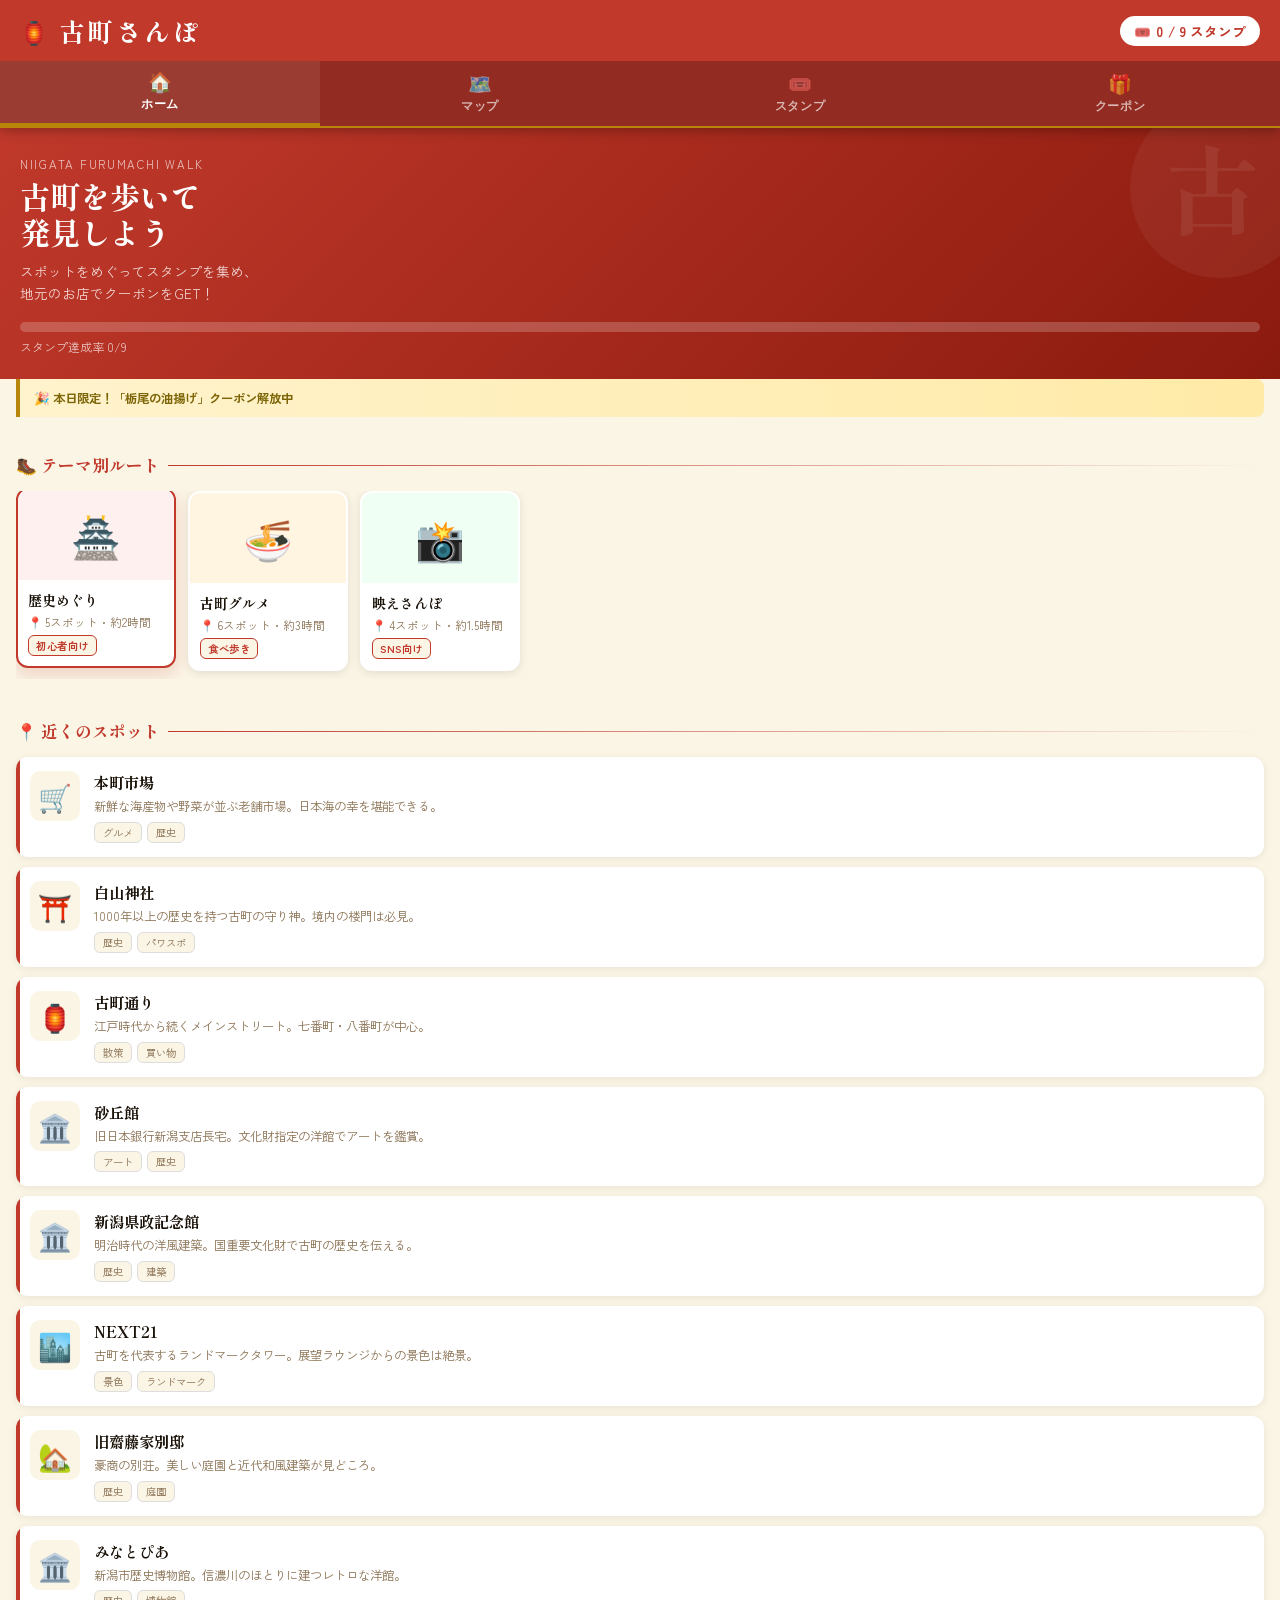
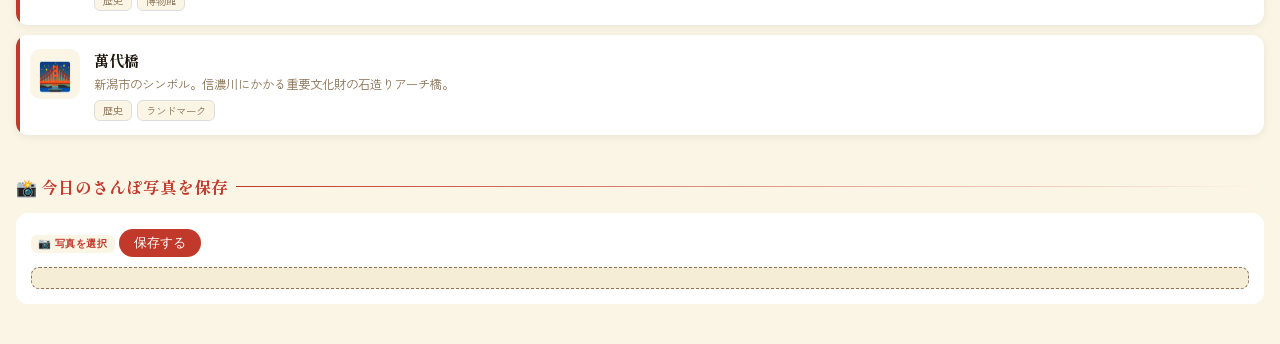
==== index.html @ 861cebf3 "修正" ====
<!DOCTYPE html>
<html lang="ja">

<head>
  <meta charset="UTF-8">
  <meta name="viewport" content="width=device-width, initial-scale=1.0">
  <title>古町さんぽ</title>
  <link
    href="https://fonts.googleapis.com/css2?family=Zen+Kaku+Gothic+New:wght@400;700;900&family=Shippori+Mincho:wght@400;600;800&display=swap"
    rel="stylesheet">
  <link rel="stylesheet" href="https://unpkg.com/leaflet@1.9.4/dist/leaflet.css" />
  <script src="https://unpkg.com/leaflet@1.9.4/dist/leaflet.js"></script>
  <link rel="stylesheet" href="style.css">
</head>

<body>

  <header>
    <div class="header-inner">
      <div class="logo">
        <span class="logo-icon">🏮</span>古町さんぽ
      </div>
      <div class="stamp-count">
        🎟️ <span id="stampCountHeader">1</span> / 9 スタンプ
      </div>
    </div>
    <div class="tabs">
      <button class="tab active" onclick="showPage('home', this)">
        <span class="tab-icon">🏠</span>ホーム
      </button>
      <button class="tab" onclick="showPage('map', this)">
        <span class="tab-icon">🗺️</span>マップ
      </button>
      <button class="tab" onclick="showPage('stamps', this)">
        <span class="tab-icon">🎟️</span>スタンプ
      </button>
      <button class="tab" onclick="showPage('coupon', this)">
        <span class="tab-icon">🎁</span>クーポン
      </button>
    </div>
  </header>

  <div id="page-home" class="page active">
    <div class="hero">
      <div class="hero-label">Niigata Furumachi Walk</div>
      <div class="hero-title">古町を歩いて<br>発見しよう</div>
      <div class="hero-sub">スポットをめぐってスタンプを集め、<br>地元のお店でクーポンをGET！</div>
      <div class="progress-bar-wrap">
        <div class="progress-bar" id="progressBar"></div>
      </div>
      <div class="progress-label">スタンプ達成率 <span id="progressText">1/9</span></div>
    </div>

    <div class="notice">🎉 本日限定！「栃尾の油揚げ」クーポン解放中</div>

    <div class="section">
      <div class="section-title">🥾 テーマ別ルート</div>
      <div class="route-cards">
        <div class="route-card selected" onclick="selectRoute(this)">
          <div class="route-card-img" style="background:#FFF0F0">🏯</div>
          <div class="route-card-body">
            <div class="route-card-name">歴史めぐり</div>
            <div class="route-card-meta">📍 5スポット・約2時間</div>
            <div class="route-card-tag">初心者向け</div>
          </div>
        </div>
        <div class="route-card" onclick="selectRoute(this)">
          <div class="route-card-img" style="background:#FFF5E0">🍜</div>
          <div class="route-card-body">
            <div class="route-card-name">古町グルメ</div>
            <div class="route-card-meta">📍 6スポット・約3時間</div>
            <div class="route-card-tag">食べ歩き</div>
          </div>
        </div>
        <div class="route-card" onclick="selectRoute(this)">
          <div class="route-card-img" style="background:#F0FFF4">📸</div>
          <div class="route-card-body">
            <div class="route-card-name">映えさんぽ</div>
            <div class="route-card-meta">📍 4スポット・約1.5時間</div>
            <div class="route-card-tag">SNS向け</div>
          </div>
        </div>
      </div>
    </div>

    <div class="section">
      <div class="section-title">📍 近くのスポット</div>
      <div class="spot-list" id="spotList"></div>
    </div>

    <div class="section">
      <div class="section-title">📸 今日のさんぽ写真を保存</div>
      <div style="background: white; padding: 15px; border-radius: 12px;">
        <input type="file" id="photo-input" accept="image/*" style="display: none;">
        <button onclick="document.getElementById('photo-input').click()" class="route-card-tag"
          style="border:none; cursor:pointer;">
          📷 写真を選択
        </button>
        <button onclick="uploadToCloudinary()" id="upload-btn"
          style="background:var(--red); color:white; border:none; padding:5px 15px; border-radius:20px;">
          保存する
        </button>
       <div id="upload-status" style="font-size: 0.8rem; margin-top: 10px; color: var(--warm-gray);"></div>
        <img id="photo-preview" src="" style="width: 100%; border-radius: 8px; margin-top: 10px; display: none;">
      </div>
    </div>
    <div class="bottom-space"></div>
  </div>

  <div id="page-map" class="page">
    <div class="map-placeholder">
      <div id="map" style="width:100%; height:340px;"></div>
    </div>
    <div class="section">
      <div class="section-title">🗺️ 全スポット一覧</div>
      <div class="spot-list" id="spotListMap"></div>
    </div>
    <div class="bottom-space"></div>
  </div>

  <div id="page-stamps" class="page">
    <div style="padding: 20px 16px 8px">
      <div style="font-family:'Shippori Mincho',serif; font-size:1.3rem; font-weight:800; color:var(--red)">
        スタンプカード
      </div>
      <div style="font-size:0.8rem; color:var(--warm-gray); margin-top:4px">
        全スポットを制覇して豪華クーポンをGET！
      </div>
    </div>
    <div class="stamp-grid" id="stampGrid"></div>
    <div
      style="margin: 0 16px; background: white; border-radius: 12px; padding: 14px; box-shadow: 0 2px 8px rgba(0,0,0,0.07)">
      <div style="font-weight:700; font-size:0.85rem; margin-bottom:10px; color:var(--ink)">🏆 達成報酬</div>
      <div style="display:flex; flex-direction:column; gap:8px">
        <div style="display:flex; justify-content:space-between; align-items:center; font-size:0.8rem">
          <span>🥉 3スタンプ達成</span>
          <span style="color:var(--stamp-green); font-weight:700">ドリンク1杯無料</span>
        </div>
        <div style="display:flex; justify-content:space-between; align-items:center; font-size:0.8rem">
          <span>🥈 6スタンプ達成</span>
          <span style="color:var(--warm-gray); font-weight:700">10%OFF クーポン</span>
        </div>
        <div style="display:flex; justify-content:space-between; align-items:center; font-size:0.8rem">
          <span>🥇 全9スタンプ達成</span>
          <span style="color:var(--warm-gray); font-weight:700">古町グルメ招待券</span>
        </div>
      </div>
    </div>
    <div class="bottom-space"></div>
  </div>

  <div id="page-coupon" class="page">
    <div style="padding: 20px 16px 8px">
      <div style="font-family:'Shippori Mincho',serif; font-size:1.3rem; font-weight:800; color:var(--red)">
        クーポン一覧
      </div>
      <div style="font-size:0.8rem; color:var(--warm-gray); margin-top:4px">
        スタンプを集めて特典をGET
      </div>
    </div>
    <div class="coupon-list">
      <div class="coupon-card">
        <div class="coupon-left">
          <div class="coupon-stamp-req">1</div>
          <div class="coupon-stamp-label">スタンプ</div>
        </div>
        <div class="coupon-right">
          <div class="coupon-shop">🍶 越乃寒梅 本店</div>
          <div class="coupon-title">試飲1杯無料サービス</div>
          <span class="coupon-status available">✓ 利用可能</span>
        </div>
      </div>
      <div class="coupon-card">
        <div class="coupon-left">
          <div class="coupon-stamp-req">2</div>
          <div class="coupon-stamp-label">スタンプ</div>
        </div>
        <div class="coupon-right">
          <div class="coupon-shop">☕ 古町珈琲</div>
          <div class="coupon-title">コーヒー1杯100円引き</div>
          <span class="coupon-status locked">🔒 あと1スタンプ</span>
        </div>
      </div>
      <div class="coupon-card">
        <div class="coupon-left" style="background:var(--warm-gray)">
          <div class="coupon-stamp-req">3</div>
          <div class="coupon-stamp-label">スタンプ</div>
        </div>
        <div class="coupon-right">
          <div class="coupon-shop">🍜 いたりあん 古町店</div>
          <div class="coupon-title">ランチ10%OFFクーポン</div>
          <span class="coupon-status locked">🔒 あと2スタンプ</span>
        </div>
      </div>
      <div class="coupon-card">
        <div class="coupon-left" style="background:var(--warm-gray)">
          <div class="coupon-stamp-req">6</div>
          <div class="coupon-stamp-label">スタンプ</div>
        </div>
        <div class="coupon-right">
          <div class="coupon-shop">🏨 古町旅館</div>
          <div class="coupon-title">日帰り温泉500円引き</div>
          <span class="coupon-status locked">🔒 あと5スタンプ</span>
        </div>
      </div>
    </div>
    <div class="bottom-space"></div>
  </div>

  <script src="script/app.js?v=6"></script>
</body>

</html>
---- style.css ----
:root {
  --red: #C0392B;
  --red-dark: #922B21;
  --cream: #FBF5E6;
  --ink: #1a1208;
  --gold: #B8860B;
  --warm-gray: #8B7355;
  --paper: #F5EDD6;
  --stamp-green: #2D6A4F;
}

* { margin: 0; padding: 0; box-sizing: border-box; }

body {
  font-family: 'Zen Kaku Gothic New', sans-serif;
  background: var(--cream);
  color: var(--ink);
  min-height: 100vh;
  overflow-x: hidden;
}

/* ヘッダー */
header {
  background: var(--red);
  color: white;
  padding: 0;
  position: sticky;
  top: 0;
  z-index: 100;
  box-shadow: 0 2px 12px rgba(0,0,0,0.3);
}

.header-inner {
  display: flex;
  align-items: center;
  justify-content: space-between;
  padding: 12px 20px;
}

.logo {
  font-family: 'Shippori Mincho', serif;
  font-size: 1.6rem;
  font-weight: 800;
  letter-spacing: 0.1em;
  display: flex;
  align-items: center;
  gap: 8px;
}

.logo-icon { font-size: 1.4rem; }

.stamp-count {
  background: white;
  color: var(--red);
  border-radius: 20px;
  padding: 5px 14px;
  font-weight: 700;
  font-size: 0.85rem;
  display: flex;
  align-items: center;
  gap: 5px;
}

/* タブナビ */
.tabs {
  display: flex;
  background: var(--red-dark);
  border-bottom: 2px solid var(--gold);
}

.tab {
  flex: 1;
  padding: 10px;
  text-align: center;
  color: rgba(255,255,255,0.65);
  font-size: 0.78rem;
  cursor: pointer;
  transition: all 0.2s;
  font-weight: 700;
  letter-spacing: 0.05em;
  border: none;
  background: none;
}

.tab.active {
  color: white;
  border-bottom: 3px solid var(--gold);
  background: rgba(255,255,255,0.08);
}

.tab-icon { display: block; font-size: 1.2rem; margin-bottom: 2px; }

/* ページ */
.page { display: none; animation: fadeIn 0.3s ease; }
.page.active { display: block; }

@keyframes fadeIn {
  from { opacity: 0; transform: translateY(6px); }
  to { opacity: 1; transform: translateY(0); }
}

/* ヒーローバナー */
.hero {
  background: linear-gradient(135deg, var(--red) 0%, #8B1A0E 100%);
  color: white;
  padding: 28px 20px 24px;
  position: relative;
  overflow: hidden;
}

.hero::before {
  content: '';
  position: absolute;
  top: -30px; right: -30px;
  width: 180px; height: 180px;
  border-radius: 50%;
  background: rgba(255,255,255,0.05);
}

.hero::after {
  content: '古';
  position: absolute;
  right: 20px; top: 10px;
  font-family: 'Shippori Mincho', serif;
  font-size: 6rem;
  font-weight: 900;
  color: rgba(255,255,255,0.07);
  line-height: 1;
}

.hero-label {
  font-size: 0.72rem;
  letter-spacing: 0.15em;
  color: rgba(255,255,255,0.7);
  margin-bottom: 6px;
  text-transform: uppercase;
}

.hero-title {
  font-family: 'Shippori Mincho', serif;
  font-size: 1.9rem;
  font-weight: 800;
  line-height: 1.2;
  margin-bottom: 10px;
}

.hero-sub {
  font-size: 0.85rem;
  color: rgba(255,255,255,0.8);
  line-height: 1.6;
}

.progress-bar-wrap {
  margin-top: 18px;
  background: rgba(255,255,255,0.2);
  border-radius: 10px;
  height: 10px;
  overflow: hidden;
}

.progress-bar {
  height: 100%;
  background: var(--gold);
  border-radius: 10px;
  width: 20%;
  transition: width 1s ease;
}

.progress-label {
  margin-top: 6px;
  font-size: 0.75rem;
  color: rgba(255,255,255,0.7);
}

/* セクション */
.section { padding: 20px 16px; }

.section-title {
  font-family: 'Shippori Mincho', serif;
  font-size: 1.05rem;
  font-weight: 800;
  color: var(--red);
  margin-bottom: 14px;
  display: flex;
  align-items: center;
  gap: 8px;
}

.section-title::after {
  content: '';
  flex: 1;
  height: 1px;
  background: linear-gradient(to right, var(--red), transparent);
}

/* ルートカード */
.route-cards {
  display: flex;
  gap: 12px;
  overflow-x: auto;
  padding-bottom: 8px;
  scrollbar-width: none;
}

.route-cards::-webkit-scrollbar { display: none; }

.route-card {
  min-width: 160px;
  background: white;
  border-radius: 12px;
  overflow: hidden;
  box-shadow: 0 2px 10px rgba(0,0,0,0.1);
  cursor: pointer;
  transition: transform 0.2s, box-shadow 0.2s;
  flex-shrink: 0;
  border: 2px solid transparent;
}

.route-card:hover, .route-card.selected {
  transform: translateY(-3px);
  box-shadow: 0 6px 18px rgba(192,57,43,0.2);
  border-color: var(--red);
}

.route-card-img {
  height: 90px;
  display: flex;
  align-items: center;
  justify-content: center;
  font-size: 2.5rem;
}

.route-card-body { padding: 10px; }

.route-card-name {
  font-family: 'Shippori Mincho', serif;
  font-weight: 700;
  font-size: 0.88rem;
  margin-bottom: 4px;
}

.route-card-meta {
  font-size: 0.72rem;
  color: var(--warm-gray);
}

.route-card-tag {
  display: inline-block;
  background: var(--cream);
  color: var(--red);
  border: 1px solid var(--red);
  border-radius: 6px;
  padding: 2px 7px;
  font-size: 0.65rem;
  font-weight: 700;
  margin-top: 5px;
  letter-spacing: 0.05em;
}

/* スポットリスト */
.spot-list { display: flex; flex-direction: column; gap: 10px; }

.spot-item {
  background: white;
  border-radius: 12px;
  padding: 14px;
  display: flex;
  gap: 14px;
  align-items: flex-start;
  box-shadow: 0 2px 8px rgba(0,0,0,0.07);
  cursor: pointer;
  transition: transform 0.15s;
  position: relative;
  overflow: hidden;
}

.spot-item::before {
  content: '';
  position: absolute;
  left: 0; top: 0; bottom: 0;
  width: 4px;
  background: var(--red);
  border-radius: 4px 0 0 4px;
}

.spot-item:hover { transform: translateX(3px); }
.spot-item.stamped::before { background: var(--stamp-green); }

.spot-icon {
  width: 50px; height: 50px;
  border-radius: 10px;
  background: var(--cream);
  display: flex; align-items: center; justify-content: center;
  font-size: 1.7rem;
  flex-shrink: 0;
}

.spot-info { flex: 1; }

.spot-name {
  font-family: 'Shippori Mincho', serif;
  font-weight: 700;
  font-size: 0.95rem;
  margin-bottom: 4px;
}

.spot-desc {
  font-size: 0.78rem;
  color: var(--warm-gray);
  line-height: 1.5;
  margin-bottom: 6px;
}

.spot-tags { display: flex; gap: 5px; flex-wrap: wrap; }

.spot-tag {
  background: var(--cream);
  border: 1px solid #ddd;
  border-radius: 6px;
  padding: 2px 8px;
  font-size: 0.65rem;
  color: var(--warm-gray);
}

.stamp-badge {
  position: absolute;
  top: 10px; right: 10px;
  background: var(--stamp-green);
  color: white;
  border-radius: 50%;
  width: 28px; height: 28px;
  display: flex; align-items: center; justify-content: center;
  font-size: 1rem;
  opacity: 0;
  transform: scale(0.5);
  transition: all 0.3s;
}

.spot-item.stamped .stamp-badge {
  opacity: 1;
  transform: scale(1);
}

/* スタンプページ */
.stamp-grid {
  display: grid;
  grid-template-columns: repeat(3, 1fr);
  gap: 14px;
  padding: 16px;
}

.stamp-cell {
  aspect-ratio: 1;
  border-radius: 12px;
  border: 2px dashed #ccc;
  display: flex;
  flex-direction: column;
  align-items: center;
  justify-content: center;
  background: white;
  transition: all 0.3s;
  position: relative;
  overflow: hidden;
}

.stamp-cell.earned {
  border: 2px solid var(--stamp-green);
  background: #f0faf4;
}

.stamp-cell.earned::after {
  content: '済';
  position: absolute;
  bottom: 4px; right: 6px;
  font-size: 0.6rem;
  color: var(--stamp-green);
  font-weight: 700;
}

.stamp-emoji { font-size: 1.8rem; margin-bottom: 4px; }

.stamp-name {
  font-size: 0.6rem;
  color: var(--warm-gray);
  text-align: center;
  padding: 0 4px;
  font-weight: 700;
}

.stamp-number {
  position: absolute;
  top: 5px; left: 7px;
  font-size: 0.6rem;
  color: #bbb;
  font-weight: 700;
}

/* マップ */
.map-placeholder {
  margin: 16px;
  border-radius: 14px;
  overflow: hidden;
  box-shadow: 0 4px 16px rgba(0,0,0,0.15);
  border: 3px solid white;
}

.map-mock {
  background: #e8dfc8;
  height: 260px;
  display: flex;
  align-items: center;
  justify-content: center;
  flex-direction: column;
  gap: 10px;
  position: relative;
  overflow: hidden;
}

.road-h {
  position: absolute;
  left: 0; right: 0;
  height: 8px;
  background: white;
  opacity: 0.7;
}

.road-v {
  position: absolute;
  top: 0; bottom: 0;
  width: 8px;
  background: white;
  opacity: 0.7;
}

.map-pin {
  position: absolute;
  font-size: 1.5rem;
  cursor: pointer;
  transition: transform 0.2s;
  filter: drop-shadow(0 2px 4px rgba(0,0,0,0.3));
}

.map-pin:hover { transform: scale(1.3) translateY(-4px); }

.map-label {
  position: absolute;
  background: var(--red);
  color: white;
  font-size: 0.6rem;
  padding: 2px 6px;
  border-radius: 6px;
  font-weight: 700;
  white-space: nowrap;
}

.map-overlay {
  position: absolute;
  bottom: 0; left: 0; right: 0;
  background: linear-gradient(transparent, rgba(0,0,0,0.4));
  padding: 12px;
  color: white;
  font-size: 0.75rem;
}

/* クーポン */
.coupon-list { padding: 16px; display: flex; flex-direction: column; gap: 12px; }

.coupon-card {
  background: white;
  border-radius: 14px;
  overflow: hidden;
  box-shadow: 0 2px 10px rgba(0,0,0,0.09);
  display: flex;
  align-items: stretch;
  position: relative;
}

.coupon-left {
  background: var(--red);
  width: 70px;
  display: flex;
  flex-direction: column;
  align-items: center;
  justify-content: center;
  padding: 14px 8px;
  color: white;
  flex-shrink: 0;
}

.coupon-stamp-req {
  font-size: 1.5rem;
  font-weight: 900;
  line-height: 1;
}

.coupon-stamp-label {
  font-size: 0.6rem;
  opacity: 0.85;
  text-align: center;
  margin-top: 2px;
}

.coupon-right { padding: 14px; flex: 1; }

.coupon-shop {
  font-size: 0.72rem;
  color: var(--warm-gray);
  margin-bottom: 3px;
}

.coupon-title {
  font-family: 'Shippori Mincho', serif;
  font-weight: 700;
  font-size: 0.95rem;
  margin-bottom: 6px;
}

.coupon-status {
  display: inline-block;
  padding: 3px 10px;
  border-radius: 6px;
  font-size: 0.7rem;
  font-weight: 700;
}

.coupon-status.available { background: #e8f5e9; color: var(--stamp-green); }
.coupon-status.locked { background: #f5f5f5; color: #aaa; }

.coupon-card::before {
  content: '';
  position: absolute;
  left: 70px;
  top: 0; bottom: 0;
  border-left: 2px dashed #eee;
}

/* その他 */
.notice {
  background: linear-gradient(90deg, #FFF3CD, #FFEAA7);
  border-left: 4px solid var(--gold);
  padding: 10px 14px;
  margin: 0 16px 16px;
  border-radius: 0 8px 8px 0;
  font-size: 0.78rem;
  color: #7D6608;
  font-weight: 700;
}

.cta-btn {
  display: block;
  width: calc(100% - 32px);
  margin: 0 16px 16px;
  padding: 14px;
  background: var(--red);
  color: white;
  border: none;
  border-radius: 12px;
  font-family: 'Zen Kaku Gothic New', sans-serif;
  font-size: 0.95rem;
  font-weight: 700;
  letter-spacing: 0.05em;
  cursor: pointer;
  transition: background 0.2s, transform 0.1s;
  box-shadow: 0 4px 12px rgba(192,57,43,0.35);
}

.cta-btn:active { transform: scale(0.98); background: var(--red-dark); }

.bottom-space { height: 20px; }

/* --- AIスタンプ用の特別演出 --- */

/* スタンプが押された瞬間の動き */
@keyframes stamp-animation {
  0% {
    transform: scale(5);
    opacity: 0;
  }
  70% {
    transform: scale(0.9);
    opacity: 1;
  }
  100% {
    transform: scale(1);
    opacity: 1;
  }
}

/* 獲得したスタンプセルにアニメーションを適用 */
.stamp-cell.earned .stamp-emoji {
  animation: stamp-animation 0.6s cubic-bezier(0.34, 1.56, 0.64, 1);
}

/* AIガイドのメッセージを少し目立たせる */
#upload-status {
  padding: 10px;
  border-radius: 8px;
  background: var(--paper); /* 紙のような背景色 */
  border: 1px dashed var(--warm-gray);
  line-height: 1.4;
  transition: all 0.3s ease;
}
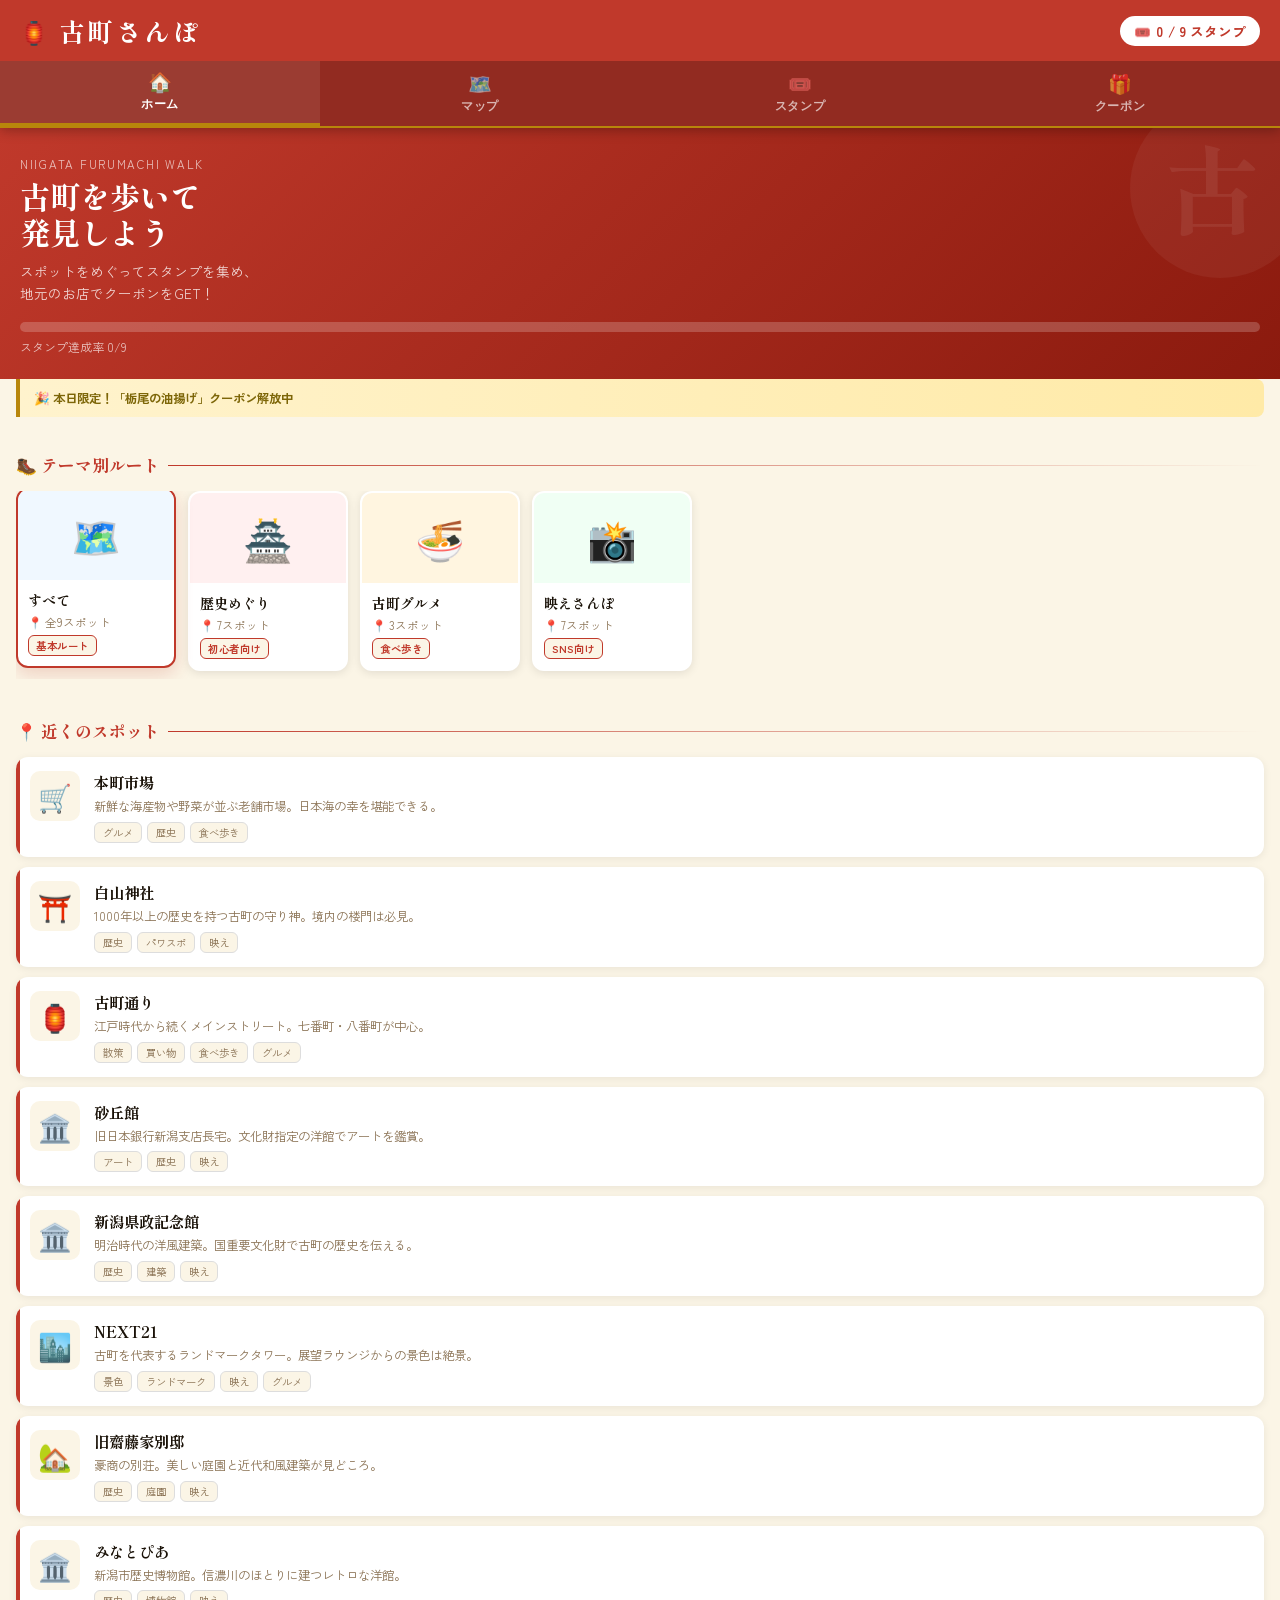
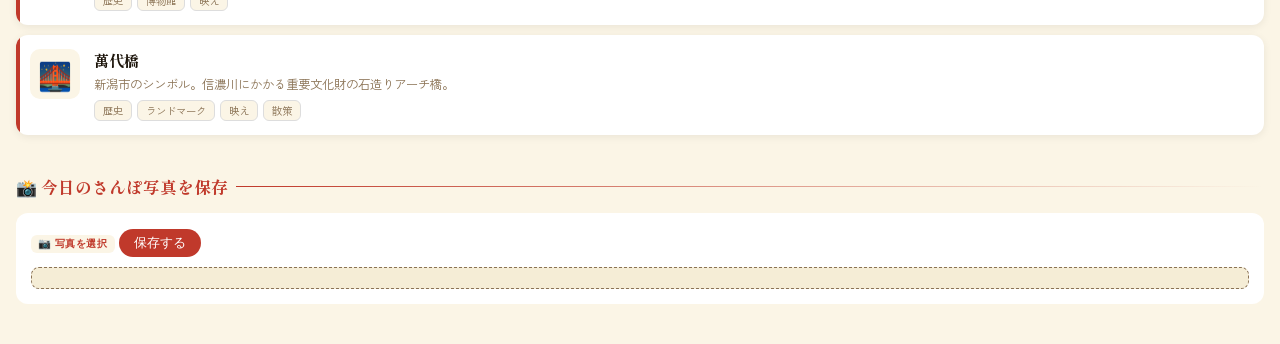
==== commit 8cc566d3: "機能追加映え散歩機能と食べ歩き" ====
--- a/index.html
+++ b/index.html
@@ -56,27 +56,35 @@
     <div class="section">
       <div class="section-title">🥾 テーマ別ルート</div>
       <div class="route-cards">
-        <div class="route-card selected" onclick="selectRoute(this)">
+        <div class="route-card selected" onclick="selectRoute(this, null)">
+          <div class="route-card-img" style="background:#f0f8ff">🗺️</div>
+          <div class="route-card-body">
+            <div class="route-card-name">すべて</div>
+            <div class="route-card-meta">📍 全9スポット</div>
+            <div class="route-card-tag">基本ルート</div>
+          </div>
+        </div>
+        <div class="route-card" onclick="selectRoute(this, '歴史')">
           <div class="route-card-img" style="background:#FFF0F0">🏯</div>
           <div class="route-card-body">
             <div class="route-card-name">歴史めぐり</div>
-            <div class="route-card-meta">📍 5スポット・約2時間</div>
+            <div class="route-card-meta">📍 7スポット</div>
             <div class="route-card-tag">初心者向け</div>
           </div>
         </div>
-        <div class="route-card" onclick="selectRoute(this)">
+        <div class="route-card" onclick="selectRoute(this, '食べ歩き')">
           <div class="route-card-img" style="background:#FFF5E0">🍜</div>
           <div class="route-card-body">
             <div class="route-card-name">古町グルメ</div>
-            <div class="route-card-meta">📍 6スポット・約3時間</div>
+            <div class="route-card-meta">📍 3スポット</div>
             <div class="route-card-tag">食べ歩き</div>
           </div>
         </div>
-        <div class="route-card" onclick="selectRoute(this)">
+        <div class="route-card" onclick="selectRoute(this, '映え')">
           <div class="route-card-img" style="background:#F0FFF4">📸</div>
           <div class="route-card-body">
             <div class="route-card-name">映えさんぽ</div>
-            <div class="route-card-meta">📍 4スポット・約1.5時間</div>
+            <div class="route-card-meta">📍 7スポット</div>
             <div class="route-card-tag">SNS向け</div>
           </div>
         </div>
@@ -100,8 +108,15 @@
           style="background:var(--red); color:white; border:none; padding:5px 15px; border-radius:20px;">
           保存する
         </button>
-       <div id="upload-status" style="font-size: 0.8rem; margin-top: 10px; color: var(--warm-gray);"></div>
+        <div id="upload-status" style="font-size: 0.8rem; margin-top: 10px; color: var(--warm-gray);"></div>
         <img id="photo-preview" src="" style="width: 100%; border-radius: 8px; margin-top: 10px; display: none;">
+        
+        <!-- SNS Share Button (Shows only on 映えさんぽ) -->
+        <div id="sns-share-container" style="display: none; margin-top: 15px; text-align: center;">
+           <a id="sns-share-btn" href="https://twitter.com/intent/tweet?text=古町で「映えさんぽ」を楽しみながらAIスタンプ集め中！あなたも新潟・古町を巡ってみませんか？&hashtags=古町さんぽ,新潟,AIスタンプラリー,映えさんぽ" target="_blank" style="display: inline-block; background: #1DA1F2; color: white; padding: 10px 20px; border-radius: 20px; text-decoration: none; font-weight: bold; width: 100%; font-size: 0.9rem;">
+             🐦 X (Twitter) にシェアする
+           </a>
+        </div>
       </div>
     </div>
     <div class="bottom-space"></div>
@@ -207,7 +222,7 @@
     <div class="bottom-space"></div>
   </div>
 
-  <script src="script/app.js?v=6"></script>
+  <script src="script/app.js?v=7"></script>
 </body>
 
 </html>
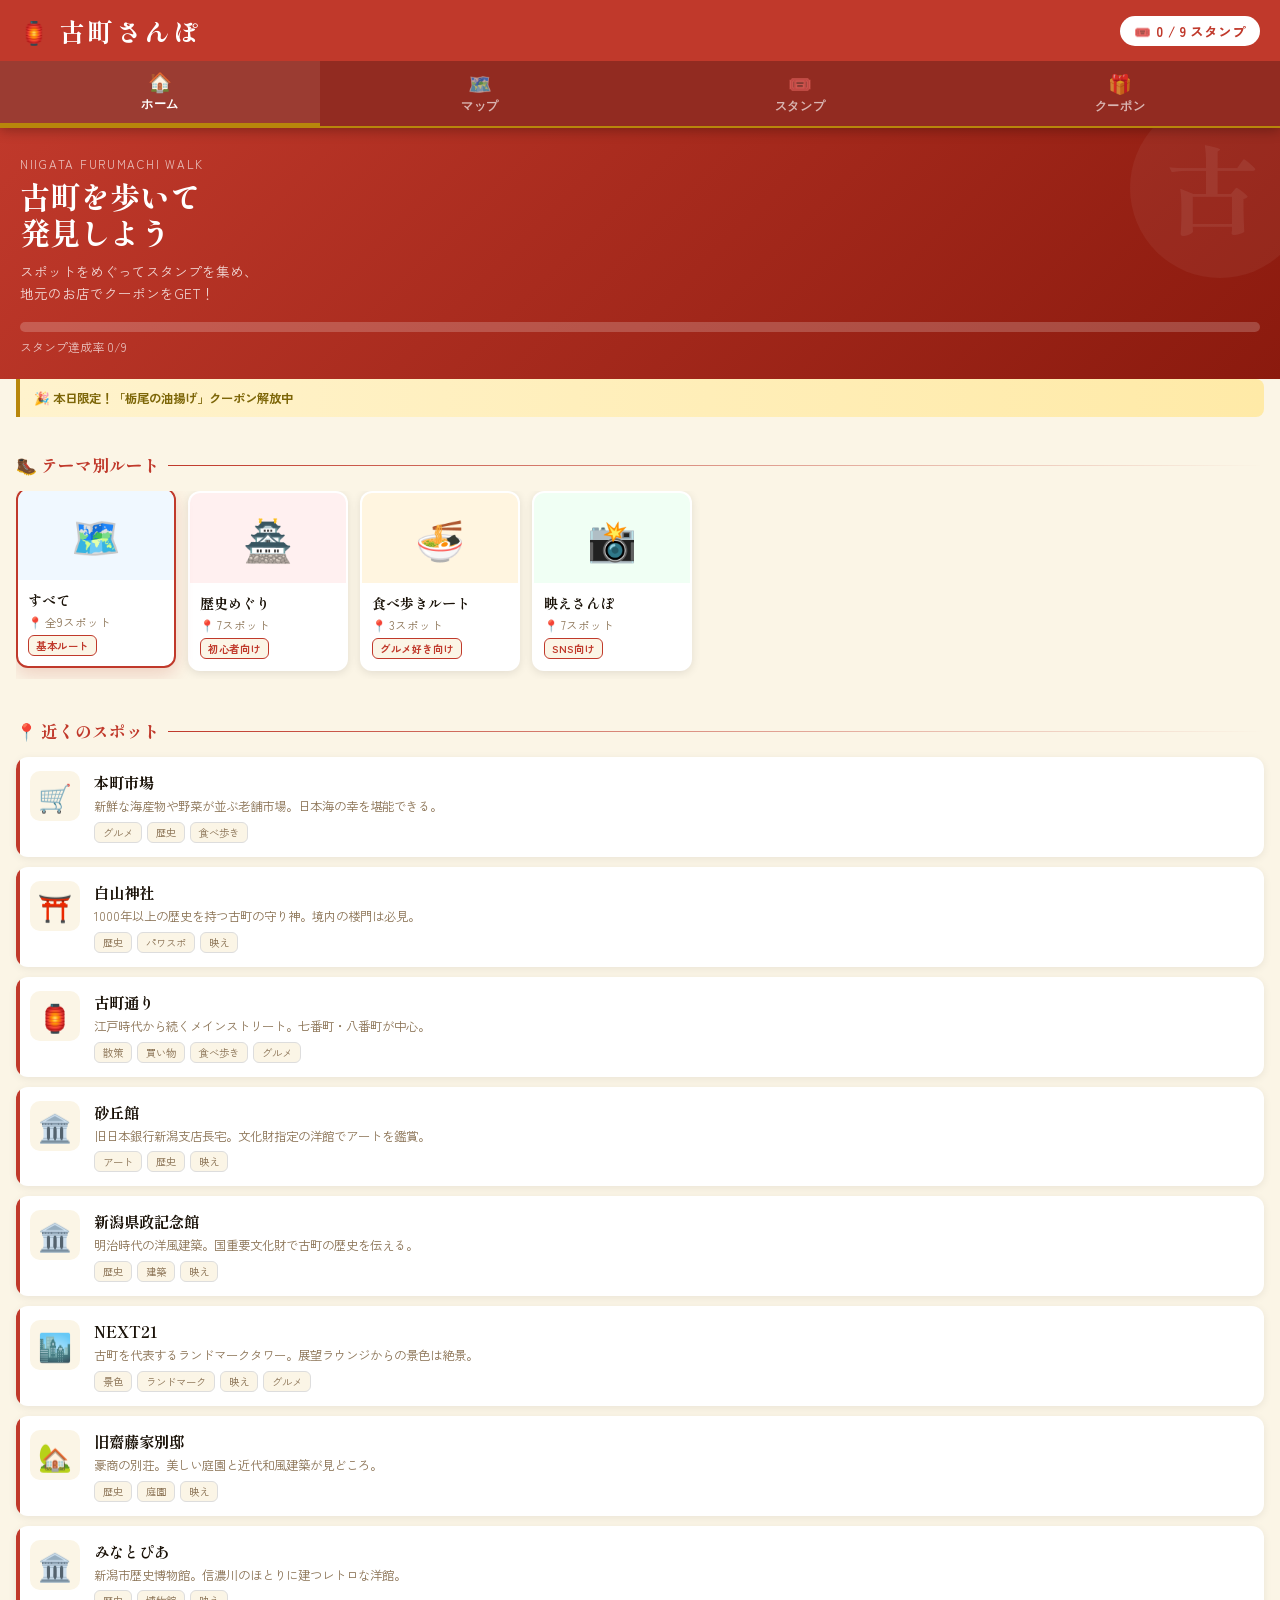
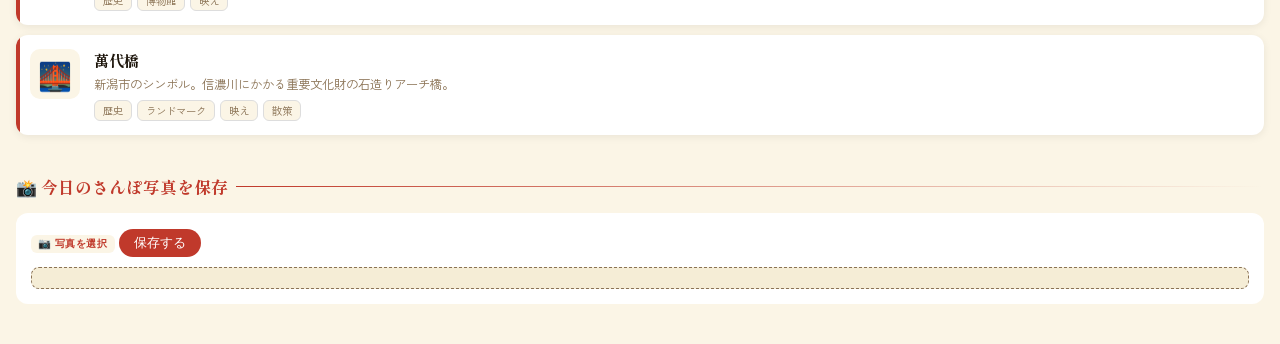
==== commit d82ce4b5: "修正" ====
--- a/index.html
+++ b/index.html
@@ -75,9 +75,9 @@
         <div class="route-card" onclick="selectRoute(this, '食べ歩き')">
           <div class="route-card-img" style="background:#FFF5E0">🍜</div>
           <div class="route-card-body">
-            <div class="route-card-name">古町グルメ</div>
+            <div class="route-card-name">食べ歩きルート</div>
             <div class="route-card-meta">📍 3スポット</div>
-            <div class="route-card-tag">食べ歩き</div>
+            <div class="route-card-tag">グルメ好き向け</div>
           </div>
         </div>
         <div class="route-card" onclick="selectRoute(this, '映え')">
@@ -88,6 +88,13 @@
             <div class="route-card-tag">SNS向け</div>
           </div>
         </div>
+      </div>
+      
+      <!-- SNS Share Button (Shows only on 映えさんぽ) -->
+      <div id="sns-share-container" style="display: none; margin-top: 15px; text-align: center;">
+         <a id="sns-share-btn" href="https://twitter.com/intent/tweet?text=古町で「映えさんぽ」を楽しみながらAIスタンプ集め中！あなたも新潟・古町を巡ってみませんか？&hashtags=古町さんぽ,新潟,AIスタンプラリー,映えさんぽ" target="_blank" style="display: inline-block; background: #1DA1F2; color: white; padding: 10px 20px; border-radius: 20px; text-decoration: none; font-weight: bold; width: 100%; font-size: 0.9rem;">
+           🐦 X (Twitter) を開いてシェアする
+         </a>
       </div>
     </div>
 
@@ -110,13 +117,6 @@
         </button>
         <div id="upload-status" style="font-size: 0.8rem; margin-top: 10px; color: var(--warm-gray);"></div>
         <img id="photo-preview" src="" style="width: 100%; border-radius: 8px; margin-top: 10px; display: none;">
-        
-        <!-- SNS Share Button (Shows only on 映えさんぽ) -->
-        <div id="sns-share-container" style="display: none; margin-top: 15px; text-align: center;">
-           <a id="sns-share-btn" href="https://twitter.com/intent/tweet?text=古町で「映えさんぽ」を楽しみながらAIスタンプ集め中！あなたも新潟・古町を巡ってみませんか？&hashtags=古町さんぽ,新潟,AIスタンプラリー,映えさんぽ" target="_blank" style="display: inline-block; background: #1DA1F2; color: white; padding: 10px 20px; border-radius: 20px; text-decoration: none; font-weight: bold; width: 100%; font-size: 0.9rem;">
-             🐦 X (Twitter) にシェアする
-           </a>
-        </div>
       </div>
     </div>
     <div class="bottom-space"></div>
@@ -222,7 +222,7 @@
     <div class="bottom-space"></div>
   </div>
 
-  <script src="script/app.js?v=7"></script>
+  <script src="script/app.js?v=9"></script>
 </body>
 
 </html>
